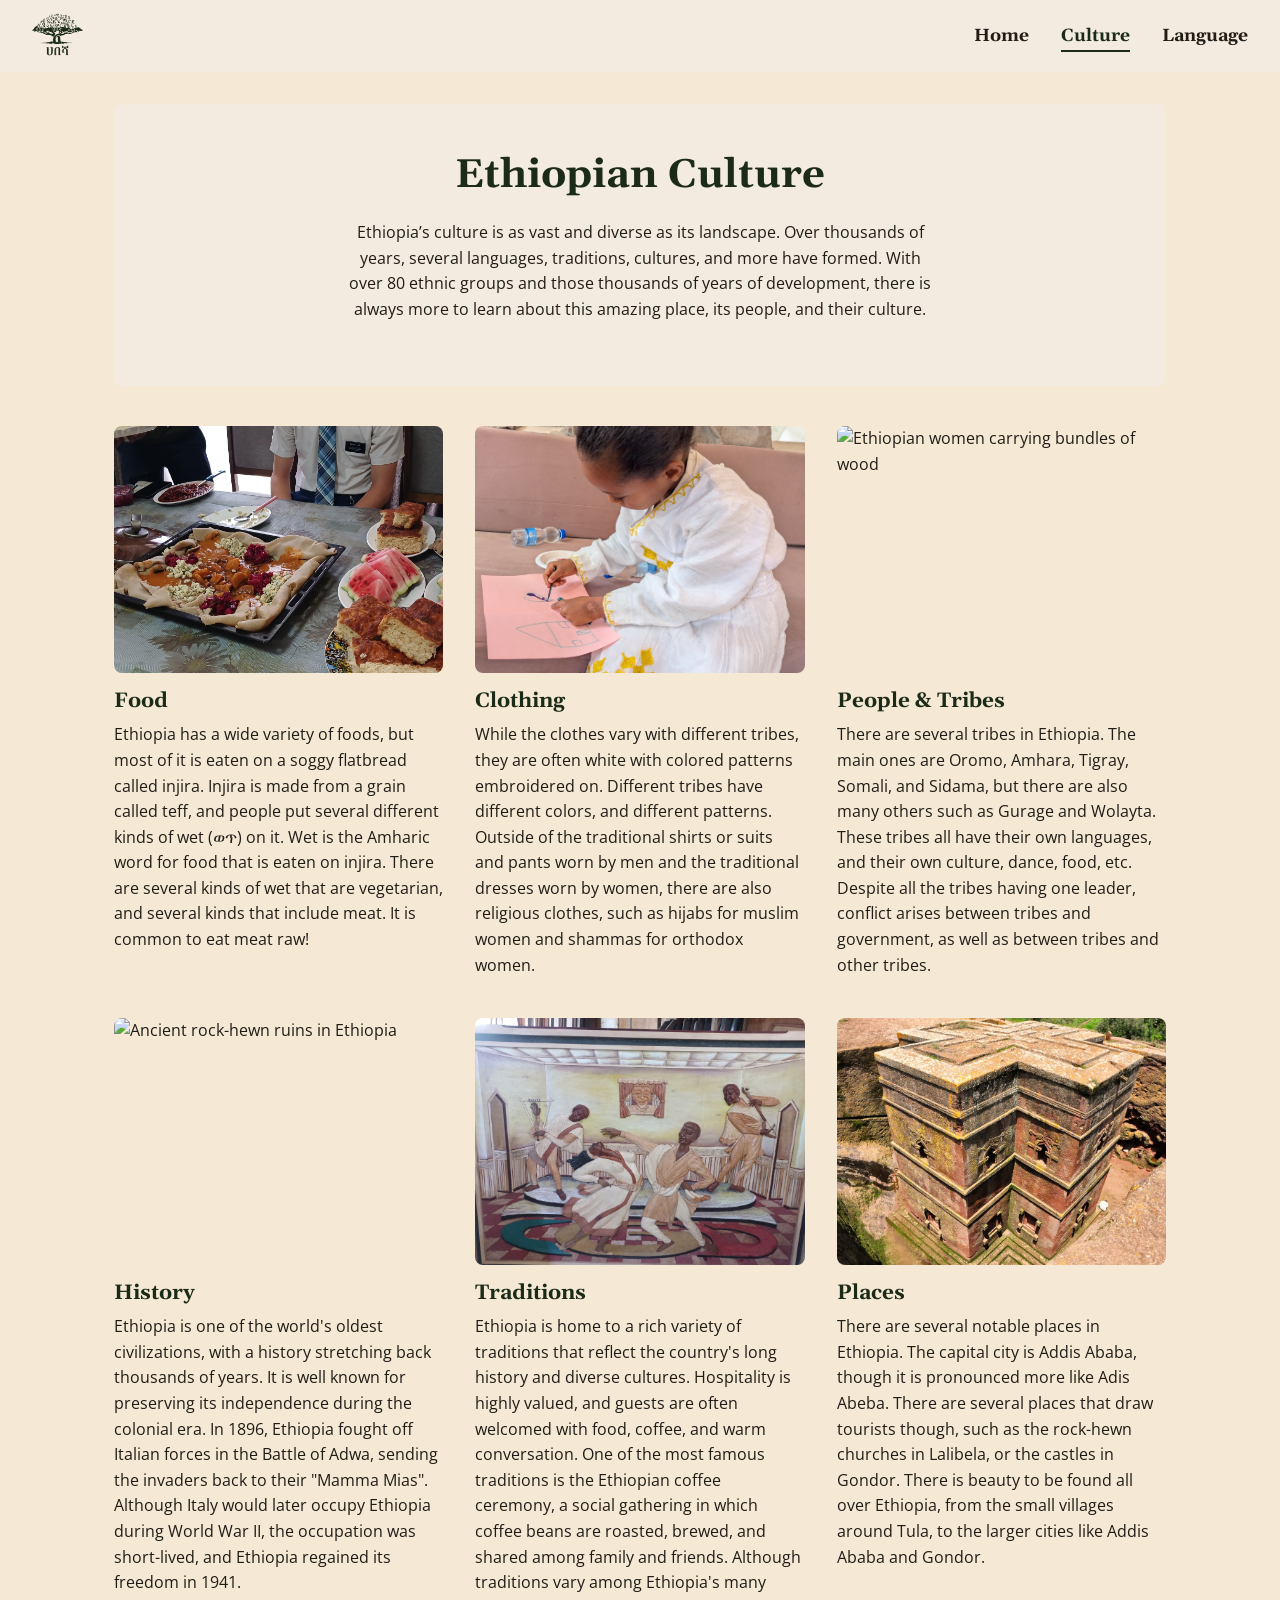
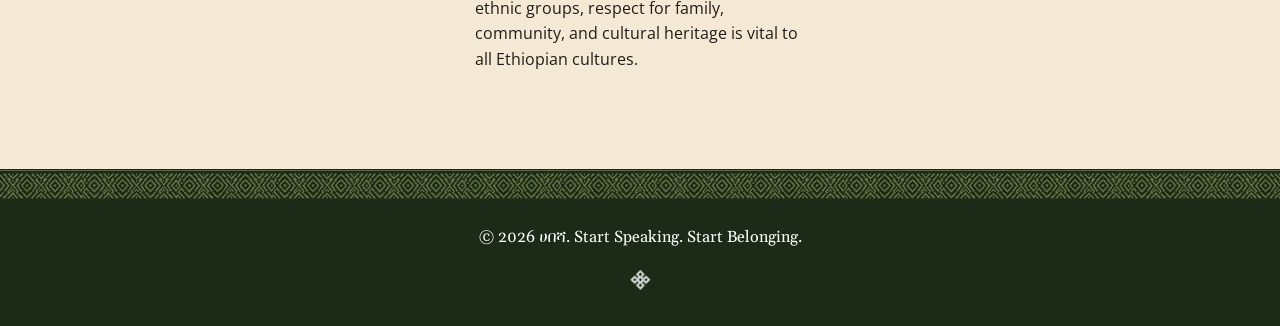
==== page1.html @ 309cac7f "commit" ====
<!-- Culture Page-->

<!DOCTYPE html>
<html lang="en">
<head>
    <meta charset="UTF-8">
    <meta name="viewport" content="width=device-width, initial-scale=1.0">
    <meta name="description" content="Explore Ethiopian culture: food, clothing, tribes, history, traditions, and places.">
    <title>ሀበሻ | Culture</title>
    <link rel="stylesheet" href="styles.css">
</head>
<body>
    <header>
        <nav class="navbar">
            <a href="index.html" class="nav-brand">
                <img src="logo.png" alt="ሀበሻ logo">
            </a>
            <ul class="nav-links">
                <li><a href="index.html">Home</a></li>
                <li><a href="page1.html" aria-current="page">Culture</a></li>
                <li><a href="page2.html">Language</a></li>
            </ul>
        </nav>
    </header>

    <main>
        <div class="page-intro">
            <h1>Ethiopian Culture</h1>
            <p>Ethiopia&rsquo;s culture is as vast and diverse as its landscape. Over thousands of years, several languages, traditions, cultures, and more have formed. With over 80 ethnic groups and those thousands of years of development, there is always more to learn about this amazing place, its people, and their culture.</p>
        </div>
        <div id="culture-grid">
            <div class="culture-block">
                <img src="culture-images/food.jpg" alt="A spread of Ethiopian food on injira flatbread">
                <h3>Food</h3>
                <p>Ethiopia has a wide variety of foods, but most of it is eaten on a soggy flatbread called injira. Injira is made from a grain called teff, and people put several different kinds of wet (ወጥ) on it. Wet is the Amharic word for food that is eaten on injira. There are several kinds of wet that are vegetarian, and several kinds that include meat. It is common to eat meat raw!</p>
            </div>

            <div class="culture-block">
                <img src="culture-images/clothes.jpg" alt="A child wearing traditional embroidered Ethiopian clothing">
                <h3>Clothing</h3>
                <p>While the clothes vary with different tribes, they are often white with colored patterns embroidered on. Different tribes have different colors, and different patterns. Outside of the traditional shirts or suits and pants worn by men and the traditional dresses worn by women, there are also religious clothes, such as hijabs for muslim women and shammas for orthodox women.</p>
            </div>

            <div class="culture-block">
                <img src="culture-images/people.JPG" alt="Ethiopian women carrying bundles of wood">
                <h3>People &amp; Tribes</h3>
                <p>There are several tribes in Ethiopia. The main ones are Oromo, Amhara, Tigray, Somali, and Sidama, but there are also many others such as Gurage and Wolayta. These tribes all have their own languages, and their own culture, dance, food, etc. Despite all the tribes having one leader, conflict arises between tribes and government, as well as between tribes and other tribes.</p>
            </div>

            <div class="culture-block">
                <img src="culture-images/history.JPG" alt="Ancient rock-hewn ruins in Ethiopia">
                <h3>History</h3>
                <p>Ethiopia is one of the world's oldest civilizations, with a history stretching back thousands of years. It is well known for preserving its independence during the colonial era. In 1896, Ethiopia fought off Italian forces in the Battle of Adwa, sending the invaders back to their "Mamma Mias". Although Italy would later occupy Ethiopia during World War II, the occupation was short-lived, and Ethiopia regained its freedom in 1941.</p>
            </div>

            <div class="culture-block">
                <img src="culture-images/tradition.jpg" alt="A traditional Ethiopian wood carving depicting musicians and dancers">
                <h3>Traditions</h3>
                <p>Ethiopia is home to a rich variety of traditions that reflect the country's long history and diverse cultures. Hospitality is highly valued, and guests are often welcomed with food, coffee, and warm conversation. One of the most famous traditions is the Ethiopian coffee ceremony, a social gathering in which coffee beans are roasted, brewed, and shared among family and friends. Although traditions vary among Ethiopia's many ethnic groups, respect for family, community, and cultural heritage is vital to all Ethiopian cultures.</p>
            </div>

            <div class="culture-block">
                <img src="culture-images/places.jpg" alt="The rock-hewn church of Lalibela">
                <h3>Places</h3>
                <p>There are several notable places in Ethiopia. The capital city is Addis Ababa, though it is pronounced more like Adis Abeba. There are several places that draw tourists though, such as the rock-hewn churches in Lalibela, or the castles in Gondor. There is beauty to be found all over Ethiopia, from the small villages around Tula, to the larger cities like Addis Ababa and Gondor.</p>
            </div>
        </div>
    </main>

    <footer>
        <img src="other/green-pattern.jpg" alt="" class="pattern-divider">
        <p>&copy; 2026 ሀበሻ. Start Speaking. Start Belonging.</p>
        <img src="other/cross-icon.png" alt="" class="footer-icon">
    </footer>
</body>
</html>
---- styles.css ----
@import url('https://fonts.googleapis.com/css2?family=Gelasio:ital,wght@0,400;0,700;1,400&family=Open+Sans:ital,wght@0,400;0,600;0,700;1,400&family=Noto+Sans+Ethiopic:wght@400;600;700&display=swap');

/* ---------- Variables ---------- */
:root {
    --color-content-bg: #F3EBDF;
    --color-bg: #F5E9D6;
    --color-green: #1C2B18;
    --color-red: #681B0B;
    --color-gold: #BF7E0B;
    --color-black: #201c16;
    --color-white: #FFFFFF;

    --font-heading: 'Charis SIL', 'Gelasio', Georgia, serif;
    --font-body: 'Open Sans', Arial, sans-serif;
    --font-amharic: 'Abyssinica SIL', 'Noto Sans Ethiopic', 'Nyala', 'Kefa', serif;
}

/* ---------- Reset & base ---------- */
* {
    box-sizing: border-box;
    margin: 0;
    padding: 0;
}

html {
    scroll-behavior: smooth;
}

body {
    background-color: var(--color-bg);
    color: var(--color-black);
    font-family: var(--font-body);
    line-height: 1.6;
}

img {
    max-width: 100%;
    display: block;
}

a {
    color: inherit;
    text-decoration: none;
}

h1, h2, h3, h4 {
    font-family: var(--font-heading);
    line-height: 1.2;
}

.sr-only {
    position: absolute;
    width: 1px;
    height: 1px;
    overflow: hidden;
    clip: rect(0, 0, 0, 0);
    white-space: nowrap;
}

.amharic,
.amharic td,
td.amharic {
    font-family: var(--font-amharic);
}

/* ---------- Header & nav ---------- */
header {
    background-color: var(--color-green);
}

.navbar {
    display: flex;
    align-items: center;
    justify-content: space-between;
    background-color: var(--color-content-bg);
    padding: 0.75rem 2rem;
    flex-wrap: wrap;
    gap: 0.75rem;
}

.nav-brand img {
    height: 3rem;
}

.nav-links {
    display: flex;
    list-style: none;
    gap: 2rem;
}

.nav-links a {
    font-family: var(--font-heading);
    font-weight: 700;
    font-size: 1.1rem;
    color: var(--color-black);
    padding-bottom: 0.2rem;
    border-bottom: 2px solid transparent;
    transition: border-color 0.2s ease, color 0.2s ease, font-size 0.2s ease;
}

.nav-links a:hover,
.nav-links a:focus-visible {
    border-bottom-color: var(--color-green);
    font-size: 1.2rem;
}

.nav-links a[aria-current="page"] {
    color: var(--color-green);
    border-bottom-color: var(--color-green);
}

/* ---------- Hero ---------- */
.hero {
    position: relative;
    min-height: 60vh;
    display: flex;
    align-items: center;
    justify-content: center;
    overflow: hidden;
}

.hero-image {
    position: absolute;
    inset: 0;
    width: 100%;
    height: 100%;
    object-fit: cover;
}

.hero::after {
    content: "";
    position: absolute;
    inset: 0;
    background: linear-gradient(rgba(28, 43, 24, 0.55), rgba(28, 43, 24, 0.75));
}

.hero-content {
    position: relative;
    z-index: 1;
    text-align: center;
    color: var(--color-white);
    padding: 3rem 1rem;
}

.hero-content .amharic {
    font-size: clamp(3rem, 10vw, 6rem);
    font-weight: 700;
}

.hero-content .tagline {
    font-family: var(--font-heading);
    font-style: italic;
    font-size: 1.3rem;
    margin-top: 0.5rem;
}

.hero-icon {
    width: 2.5rem;
    margin: 1.5rem auto 0;
    filter: brightness(0) invert(1);
    opacity: 0.85;
}

/* ---------- Main layout ---------- */
main {
    max-width: 1100px;
    margin: 0 auto;
    padding: 0 1.5rem;
}

.welcome,
.page-intro {
    background-color: var(--color-content-bg);
    text-align: center;
    padding: 3rem 2rem;
    border-radius: 0.5rem;
    margin-top: 2rem;
}

.welcome h1,
.page-intro h1 {
    color: var(--color-green);
    font-size: 2.5rem;
    margin-bottom: 1.25rem;
}

.welcome p,
.page-intro p {
    max-width: 65ch;
    margin: 0 auto 1rem;
}

.pattern-divider {
    width: 100%;
    height: 2.5rem;
    object-fit: cover;
    margin: 2rem 0;
}

/* ---------- Explore cards (home) ---------- */
.explore {
    text-align: center;
    padding: 3rem 0;
}

.explore h2 {
    color: var(--color-green);
    font-size: 2rem;
}

.section-divider {
    width: 1.5rem;
    margin: 0.75rem auto 2.5rem;
}

.cards {
    display: grid;
    grid-template-columns: repeat(auto-fit, minmax(240px, 1fr));
    gap: 2rem;
}

.card {
    background-color: var(--color-content-bg);
    border-radius: 0.75rem;
    padding: 2rem 1.5rem;
    text-align: left;
    box-shadow: 0 2px 6px rgba(28, 43, 24, 0.12);
    transition: transform 0.25s ease, box-shadow 0.25s ease;
}

.card:hover {
    transform: scale(1.04);
    box-shadow: 0 8px 20px rgba(28, 43, 24, 0.2);
}

.card h3 {
    font-size: 1.4rem;
    margin-bottom: 0.75rem;
}

.card p {
    margin-bottom: 1.25rem;
}

#cultcard h3,
#cultcard .card-link {
    color: var(--color-green);
}

#langcard h3,
#langcard .card-link {
    color: var(--color-gold);
}

#habeshacard h3 {
    color: var(--color-red);
}

.card-link {
    font-weight: 700;
    border-bottom: 2px solid transparent;
}

.card-link:hover,
.card-link:focus-visible {
    border-bottom-color: currentColor;
}

/* ---------- Culture grid ---------- */
#culture-grid {
    display: grid;
    grid-template-columns: repeat(3, 1fr);
    gap: 2.5rem 2rem;
    padding: 2.5rem 0 3rem;
}

.culture-block h3 {
    color: var(--color-green);
    font-size: 1.3rem;
    margin: 1rem 0 0.5rem;
}

.culture-block img {
    width: 100%;
    aspect-ratio: 4 / 3;
    object-fit: cover;
    border-radius: 0.5rem;
}

/* ---------- Language page ---------- */
#amharictble {
    text-align: center;
    padding: 3rem 0;
}

#amharictble h2 {
    color: var(--color-green);
    font-size: 2rem;
}

table {
    width: 100%;
    border-collapse: collapse;
    margin-top: 1rem;
    text-align: left;
    background-color: var(--color-content-bg);
    border-radius: 0.5rem;
    overflow: hidden;
}

thead th {
    background-color: var(--color-green);
    color: var(--color-white);
    font-family: var(--font-heading);
    padding: 0.85rem 1.25rem;
}

tbody td {
    padding: 0.75rem 1.25rem;
    border-bottom: 1px solid var(--color-bg);
}

tbody tr:nth-child(even) {
    background-color: var(--color-bg);
}

.page-outro {
    max-width: 70ch;
    margin: 0 auto;
    padding-bottom: 3rem;
}

.page-outro a {
    color: var(--color-gold);
    font-weight: 700;
    border-bottom: 2px solid var(--color-gold);
}

.page-outro a:hover,
.page-outro a:focus-visible {
    color: var(--color-red);
    border-bottom-color: var(--color-red);
}

/* ---------- Footer ---------- */
footer {
    background-color: var(--color-green);
    color: var(--color-white);
    text-align: center;
    margin-top: 3rem;
    padding-bottom: 2rem;
}

footer .pattern-divider {
    margin: 0 0 1.5rem;
    height: 2rem;
}

footer p {
    font-family: var(--font-heading);
}

.footer-icon {
    width: 1.75rem;
    margin: 1rem auto 0;
    filter: brightness(0) invert(1);
    opacity: 0.8;
}

/* ---------- Responsive ---------- */
@media (max-width: 720px) {
    .navbar {
        justify-content: center;
        text-align: center;
    }

    .nav-links {
        gap: 1.25rem;
    }

    #culture-grid {
        grid-template-columns: 1fr;
    }

    table, thead, tbody, th, td, tr {
        display: block;
    }

    thead {
        display: none;
    }

    tbody tr {
        margin-bottom: 1rem;
        border-radius: 0.5rem;
        overflow: hidden;
    }

    tbody td {
        display: flex;
        justify-content: space-between;
        gap: 1rem;
    }

    tbody td::before {
        content: attr(data-label);
        font-weight: 700;
        color: var(--color-green);
    }
}
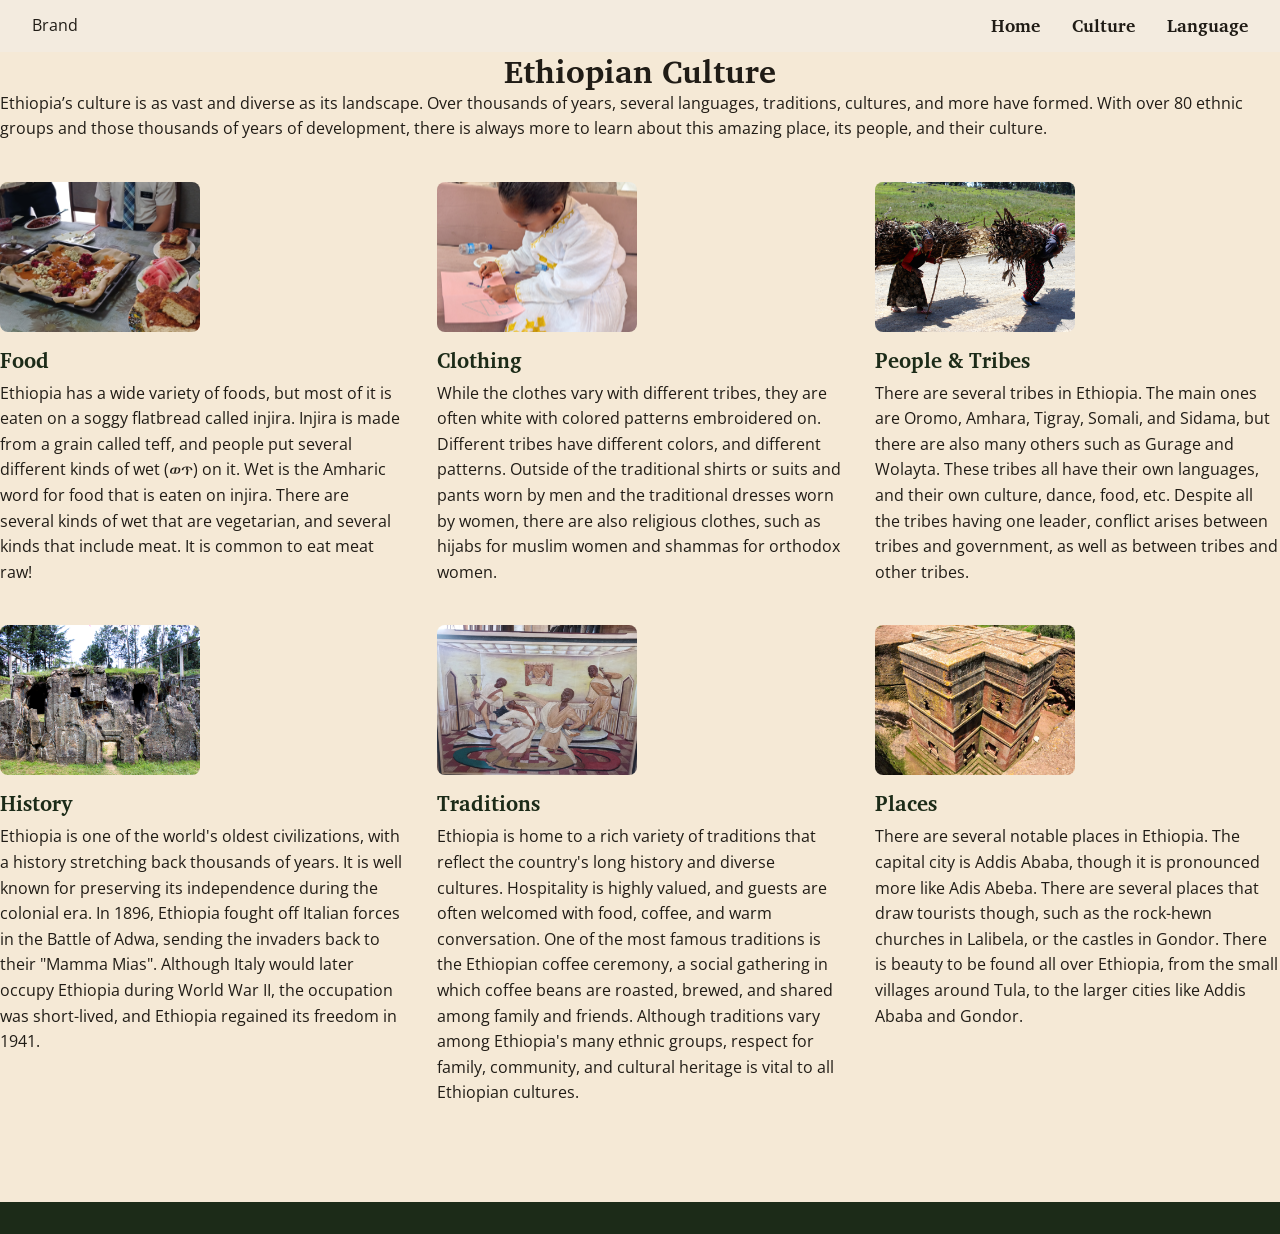
==== commit 3db8bec1: "fonts" ====
--- a/page1.html
+++ b/page1.html
@@ -4,73 +4,124 @@
 <html lang="en">
 <head>
     <meta charset="UTF-8">
+
     <meta name="viewport" content="width=device-width, initial-scale=1.0">
-    <meta name="description" content="Explore Ethiopian culture: food, clothing, tribes, history, traditions, and places.">
-    <title>ሀበሻ | Culture</title>
+
+    <link rel="preconnect" href="https://fonts.googleapis.com">
+    <link rel="preconnect" href="https://fonts.gstatic.com" crossorigin>
+
+    <link href="https://fonts.googleapis.com/css2?family=Charis+SIL:ital,wght@0,400;0,700;1,400;1,700&family=Open+Sans:wght@400;700&display=swap" rel="stylesheet">
+
     <link rel="stylesheet" href="styles.css">
+
+    <title>Document</title>
 </head>
-<body>
-    <header>
-        <nav class="navbar">
-            <a href="index.html" class="nav-brand">
-                <img src="logo.png" alt="ሀበሻ logo">
-            </a>
-            <ul class="nav-links">
-                <li><a href="index.html">Home</a></li>
-                <li><a href="page1.html" aria-current="page">Culture</a></li>
-                <li><a href="page2.html">Language</a></li>
-            </ul>
+<style>
+    
+body {
+    font-family: "Open Sans", sans-serif;
+}
+
+/* Headings */
+h1,h3{
+    font-family: "Charis SIL", serif;
+}
+
+#culture-grid{
+display: grid;
+grid-template-columns: 1fr 1fr 1fr;
+}
+.culture-block{
+    display: flex;
+    flex-direction: column;
+}
+.culture-block img{
+    width: 200px;
+    height: auto;
+}
+#culture-page h1{
+    text-align: center;
+}
+
+</style>
+
+<body id="culture-page">
+<header>
+    <nav class="navbar">
+        <div class="nav-brand">
+            <a href="index.html">Brand</a>
+        </div>
+        <ul class="nav-links">
+            <li><a href="index.html">Home</a></li>
+            <li><a href="page1.html">Culture</a></li>
+            <li><a href="page2.html">Language</a></li>
+        </ul>
         </nav>
+
+    
+        
     </header>
-
-    <main>
-        <div class="page-intro">
-            <h1>Ethiopian Culture</h1>
-            <p>Ethiopia&rsquo;s culture is as vast and diverse as its landscape. Over thousands of years, several languages, traditions, cultures, and more have formed. With over 80 ethnic groups and those thousands of years of development, there is always more to learn about this amazing place, its people, and their culture.</p>
-        </div>
+    
+        <h1>Ethiopian Culture</h1>
+        <p>Ethiopia’s culture is as vast and diverse as its landscape. Over thousands of years, several languages, traditions, cultures, and more have formed. With over 80 ethnic groups and those thousands of years of development, there is always more to learn about this amazing place, its people, and their culture. </p>
         <div id="culture-grid">
             <div class="culture-block">
-                <img src="culture-images/food.jpg" alt="A spread of Ethiopian food on injira flatbread">
+                <a href="culture-images/food.jpg">
+                    <img src="culture-images/food.webp"  alt="Photo of an Ethiopian meal">
+                </a>
                 <h3>Food</h3>
                 <p>Ethiopia has a wide variety of foods, but most of it is eaten on a soggy flatbread called injira. Injira is made from a grain called teff, and people put several different kinds of wet (ወጥ) on it. Wet is the Amharic word for food that is eaten on injira. There are several kinds of wet that are vegetarian, and several kinds that include meat. It is common to eat meat raw!</p>
             </div>
 
             <div class="culture-block">
-                <img src="culture-images/clothes.jpg" alt="A child wearing traditional embroidered Ethiopian clothing">
+                <a href="culture-images/clothes.jpg" >
+                    <img src="culture-images/clothes.webp" alt="">
+                </a>
                 <h3>Clothing</h3>
                 <p>While the clothes vary with different tribes, they are often white with colored patterns embroidered on. Different tribes have different colors, and different patterns. Outside of the traditional shirts or suits and pants worn by men and the traditional dresses worn by women, there are also religious clothes, such as hijabs for muslim women and shammas for orthodox women.</p>
             </div>
-
+            
             <div class="culture-block">
-                <img src="culture-images/people.JPG" alt="Ethiopian women carrying bundles of wood">
-                <h3>People &amp; Tribes</h3>
+                <a href="culture-images/people.JPG">
+                    <img src="culture-images/people.webp">
+                </a>
+                <h3>People & Tribes</h3>
                 <p>There are several tribes in Ethiopia. The main ones are Oromo, Amhara, Tigray, Somali, and Sidama, but there are also many others such as Gurage and Wolayta. These tribes all have their own languages, and their own culture, dance, food, etc. Despite all the tribes having one leader, conflict arises between tribes and government, as well as between tribes and other tribes.</p>
             </div>
-
+            
             <div class="culture-block">
-                <img src="culture-images/history.JPG" alt="Ancient rock-hewn ruins in Ethiopia">
+                <a href="culture-images/history.JPG">
+                    <img src="culture-images/history.webp">
+                </a>
                 <h3>History</h3>
-                <p>Ethiopia is one of the world's oldest civilizations, with a history stretching back thousands of years. It is well known for preserving its independence during the colonial era. In 1896, Ethiopia fought off Italian forces in the Battle of Adwa, sending the invaders back to their "Mamma Mias". Although Italy would later occupy Ethiopia during World War II, the occupation was short-lived, and Ethiopia regained its freedom in 1941.</p>
+                <p>
+                Ethiopia is one of the world's oldest civilizations, with a history stretching back thousands of years.
+                 It is well known for preserving its independence during the colonial era. In 1896, Ethiopia fought off 
+                 Italian forces in the Battle of Adwa, sending the invaders back to their "Mamma Mias". Although Italy would
+                  later occupy Ethiopia during World War II, the occupation was short-lived, and Ethiopia regained its freedom in 1941. 
+                </p>
             </div>
-
+            
             <div class="culture-block">
-                <img src="culture-images/tradition.jpg" alt="A traditional Ethiopian wood carving depicting musicians and dancers">
+                <a href="culture-images/tradition.jpg">
+                    <img src="culture-images/tradition.webp">
+                </a>
                 <h3>Traditions</h3>
-                <p>Ethiopia is home to a rich variety of traditions that reflect the country's long history and diverse cultures. Hospitality is highly valued, and guests are often welcomed with food, coffee, and warm conversation. One of the most famous traditions is the Ethiopian coffee ceremony, a social gathering in which coffee beans are roasted, brewed, and shared among family and friends. Although traditions vary among Ethiopia's many ethnic groups, respect for family, community, and cultural heritage is vital to all Ethiopian cultures.</p>
+                <p>Ethiopia is home to a rich variety of traditions that reflect the country's long history and diverse cultures. Hospitality is highly valued, and guests are often welcomed with food, coffee, and warm conversation. One of the most famous traditions is the Ethiopian coffee ceremony, a social gathering in which coffee beans are roasted, brewed, and shared among family and friends. Although traditions vary among Ethiopia's many ethnic groups, respect for family, community, and cultural heritage is vital to all Ethiopian cultures. </p>
             </div>
-
+            
             <div class="culture-block">
-                <img src="culture-images/places.jpg" alt="The rock-hewn church of Lalibela">
+                <a href="culture-images/places.jpg">
+                    <img src="culture-images/places.webp" >
+                </a>
                 <h3>Places</h3>
-                <p>There are several notable places in Ethiopia. The capital city is Addis Ababa, though it is pronounced more like Adis Abeba. There are several places that draw tourists though, such as the rock-hewn churches in Lalibela, or the castles in Gondor. There is beauty to be found all over Ethiopia, from the small villages around Tula, to the larger cities like Addis Ababa and Gondor.</p>
+                <p>There are several notable places in Ethiopia. The capital city is Addis Ababa, though it is pronounced more like Adis Abeba. There are several places that draw tourists though, such as the rock-hewn churches in Lalibela, or the castles in Gondor. There is beauty to be found all over Ethiopia, from the small villages around Tula, to the larger cities like Addis Ababa and Gondor. </p>
             </div>
         </div>
-    </main>
+        
+        <footer>
+            
+        </footer>
 
-    <footer>
-        <img src="other/green-pattern.jpg" alt="" class="pattern-divider">
-        <p>&copy; 2026 ሀበሻ. Start Speaking. Start Belonging.</p>
-        <img src="other/cross-icon.png" alt="" class="footer-icon">
-    </footer>
-</body>
-</html>
+    </body>
+</html>
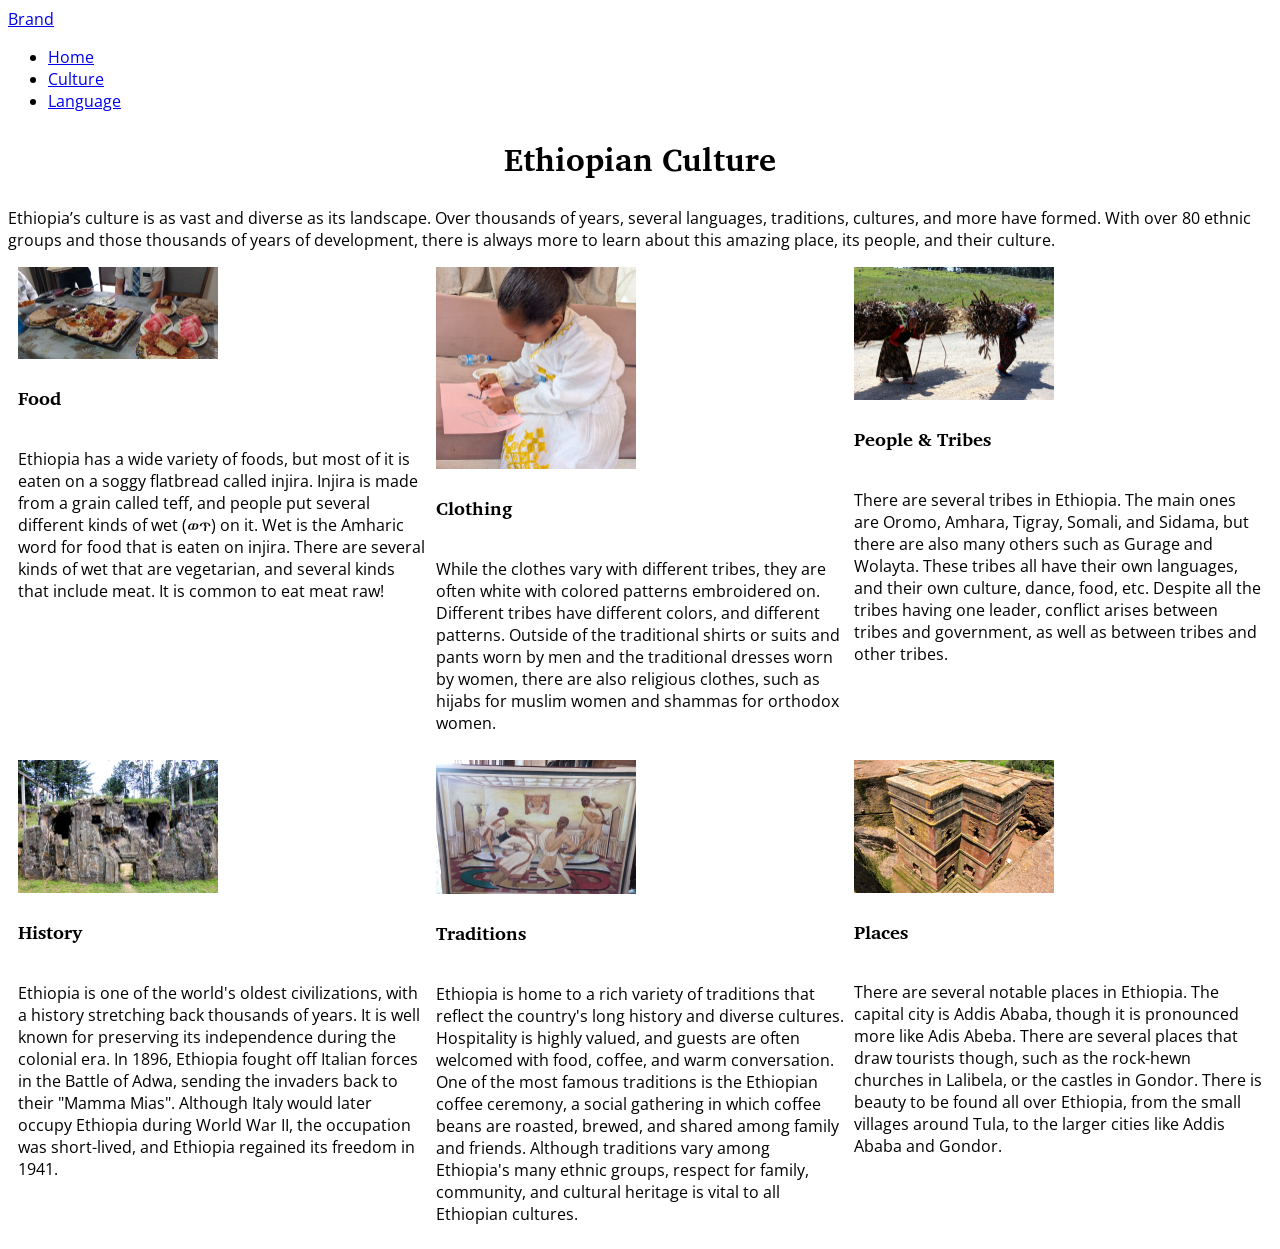
==== commit d20119b9: "css changes" ====
--- a/page1.html
+++ b/page1.html
@@ -12,7 +12,6 @@
 
     <link href="https://fonts.googleapis.com/css2?family=Charis+SIL:ital,wght@0,400;0,700;1,400;1,700&family=Open+Sans:wght@400;700&display=swap" rel="stylesheet">
 
-    <link rel="stylesheet" href="styles.css">
 
     <title>Document</title>
 </head>
@@ -28,8 +27,11 @@
 }
 
 #culture-grid{
-display: grid;
-grid-template-columns: 1fr 1fr 1fr;
+    display: grid;
+    margin-left: 10px;
+    margin-right: 10px;
+    grid-template-columns: 1fr 1fr 1fr;
+    gap: 10px;
 }
 .culture-block{
     display: flex;
@@ -57,10 +59,7 @@
             <li><a href="page2.html">Language</a></li>
         </ul>
         </nav>
-
-    
-        
-    </header>
+</header>
     
         <h1>Ethiopian Culture</h1>
         <p>Ethiopia’s culture is as vast and diverse as its landscape. Over thousands of years, several languages, traditions, cultures, and more have formed. With over 80 ethnic groups and those thousands of years of development, there is always more to learn about this amazing place, its people, and their culture. </p>
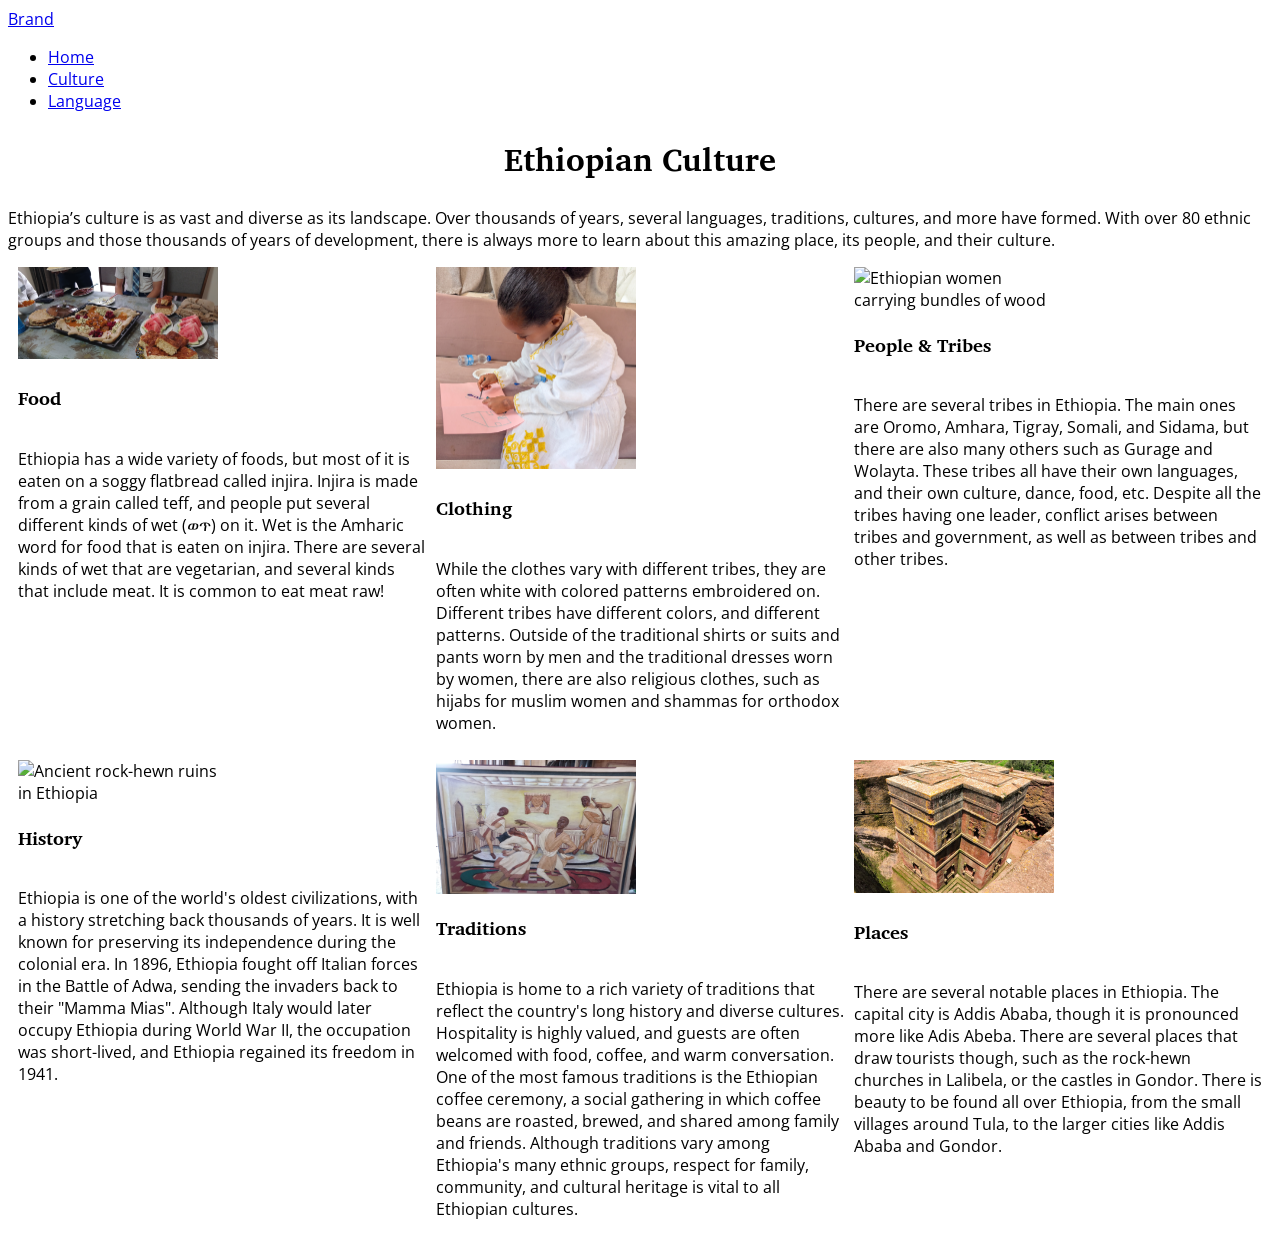
==== commit 02bfd1c3: "Merge branch 'main' of https://github.com/Daboigenius342/wdd130-Lee" ====
--- a/page1.html
+++ b/page1.html
@@ -79,42 +79,31 @@
                 <h3>Clothing</h3>
                 <p>While the clothes vary with different tribes, they are often white with colored patterns embroidered on. Different tribes have different colors, and different patterns. Outside of the traditional shirts or suits and pants worn by men and the traditional dresses worn by women, there are also religious clothes, such as hijabs for muslim women and shammas for orthodox women.</p>
             </div>
-            
+
             <div class="culture-block">
-                <a href="culture-images/people.JPG">
-                    <img src="culture-images/people.webp">
-                </a>
-                <h3>People & Tribes</h3>
+                <img src="culture-images/people.JPG" alt="Ethiopian women carrying bundles of wood">
+                <h3>People &amp; Tribes</h3>
                 <p>There are several tribes in Ethiopia. The main ones are Oromo, Amhara, Tigray, Somali, and Sidama, but there are also many others such as Gurage and Wolayta. These tribes all have their own languages, and their own culture, dance, food, etc. Despite all the tribes having one leader, conflict arises between tribes and government, as well as between tribes and other tribes.</p>
             </div>
-            
+
             <div class="culture-block">
-                <a href="culture-images/history.JPG">
-                    <img src="culture-images/history.webp">
-                </a>
+                <img src="culture-images/history.JPG" alt="Ancient rock-hewn ruins in Ethiopia">
                 <h3>History</h3>
-                <p>
-                Ethiopia is one of the world's oldest civilizations, with a history stretching back thousands of years.
-                 It is well known for preserving its independence during the colonial era. In 1896, Ethiopia fought off 
-                 Italian forces in the Battle of Adwa, sending the invaders back to their "Mamma Mias". Although Italy would
-                  later occupy Ethiopia during World War II, the occupation was short-lived, and Ethiopia regained its freedom in 1941. 
-                </p>
+                <p>Ethiopia is one of the world's oldest civilizations, with a history stretching back thousands of years. It is well known for preserving its independence during the colonial era. In 1896, Ethiopia fought off Italian forces in the Battle of Adwa, sending the invaders back to their "Mamma Mias". Although Italy would later occupy Ethiopia during World War II, the occupation was short-lived, and Ethiopia regained its freedom in 1941.</p>
             </div>
-            
+
             <div class="culture-block">
-                <a href="culture-images/tradition.jpg">
-                    <img src="culture-images/tradition.webp">
-                </a>
+                <img src="culture-images/tradition.jpg" alt="A traditional Ethiopian wood carving depicting musicians and dancers">
                 <h3>Traditions</h3>
-                <p>Ethiopia is home to a rich variety of traditions that reflect the country's long history and diverse cultures. Hospitality is highly valued, and guests are often welcomed with food, coffee, and warm conversation. One of the most famous traditions is the Ethiopian coffee ceremony, a social gathering in which coffee beans are roasted, brewed, and shared among family and friends. Although traditions vary among Ethiopia's many ethnic groups, respect for family, community, and cultural heritage is vital to all Ethiopian cultures. </p>
+                <p>Ethiopia is home to a rich variety of traditions that reflect the country's long history and diverse cultures. Hospitality is highly valued, and guests are often welcomed with food, coffee, and warm conversation. One of the most famous traditions is the Ethiopian coffee ceremony, a social gathering in which coffee beans are roasted, brewed, and shared among family and friends. Although traditions vary among Ethiopia's many ethnic groups, respect for family, community, and cultural heritage is vital to all Ethiopian cultures.</p>
             </div>
-            
+
             <div class="culture-block">
                 <a href="culture-images/places.jpg">
                     <img src="culture-images/places.webp" >
                 </a>
                 <h3>Places</h3>
-                <p>There are several notable places in Ethiopia. The capital city is Addis Ababa, though it is pronounced more like Adis Abeba. There are several places that draw tourists though, such as the rock-hewn churches in Lalibela, or the castles in Gondor. There is beauty to be found all over Ethiopia, from the small villages around Tula, to the larger cities like Addis Ababa and Gondor. </p>
+                <p>There are several notable places in Ethiopia. The capital city is Addis Ababa, though it is pronounced more like Adis Abeba. There are several places that draw tourists though, such as the rock-hewn churches in Lalibela, or the castles in Gondor. There is beauty to be found all over Ethiopia, from the small villages around Tula, to the larger cities like Addis Ababa and Gondor.</p>
             </div>
         </div>
         
@@ -123,4 +112,4 @@
         </footer>
 
     </body>
-</html>+</html>
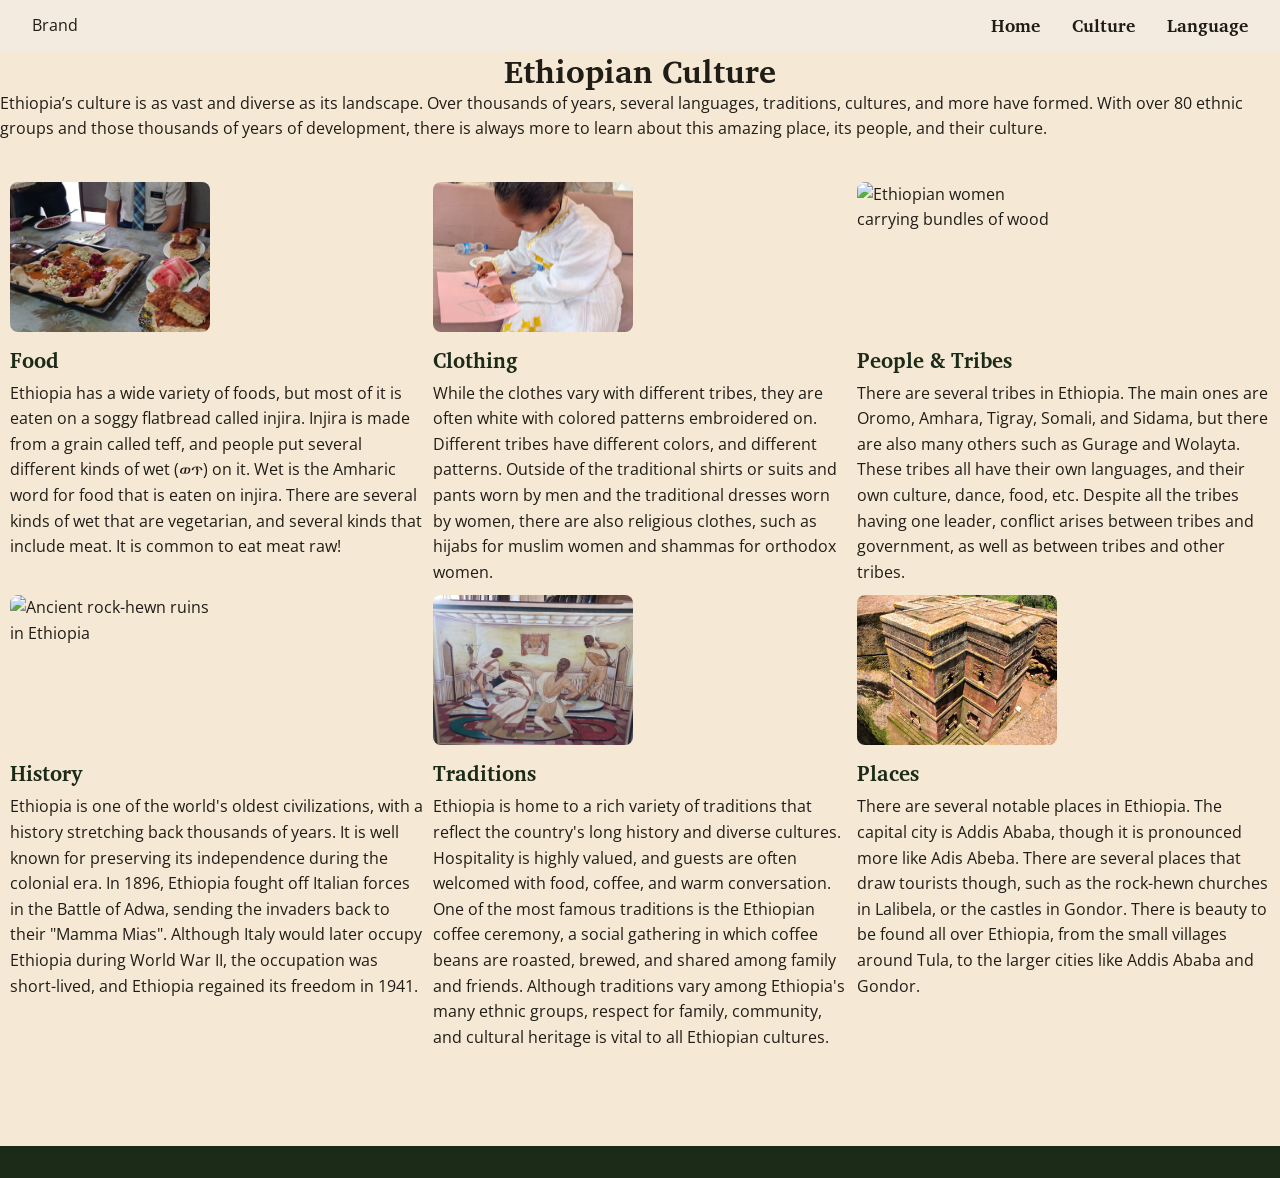
==== commit 23ed55e1: "commit" ====
--- a/page1.html
+++ b/page1.html
@@ -11,7 +11,7 @@
     <link rel="preconnect" href="https://fonts.gstatic.com" crossorigin>
 
     <link href="https://fonts.googleapis.com/css2?family=Charis+SIL:ital,wght@0,400;0,700;1,400;1,700&family=Open+Sans:wght@400;700&display=swap" rel="stylesheet">
-
+    <link rel="stylesheet" href="styles.css">   
 
     <title>Document</title>
 </head>
--- a/styles.css
+++ b/styles.css
@@ -0,0 +1,409 @@
+@import url('https://fonts.googleapis.com/css2?family=Gelasio:ital,wght@0,400;0,700;1,400&family=Open+Sans:ital,wght@0,400;0,600;0,700;1,400&family=Noto+Sans+Ethiopic:wght@400;600;700&display=swap');
+
+
+:root {
+    --color-content-bg: #F3EBDF;
+    --color-bg: #F5E9D6;
+    --color-green: #1C2B18;
+    --color-red: #681B0B;
+    --color-gold: #BF7E0B;
+    --color-black: #201c16;
+    --color-white: #FFFFFF;
+
+    --font-heading: 'Charis SIL', 'Gelasio', Georgia, serif;
+    --font-body: 'Open Sans', Arial, sans-serif;
+    --font-amharic: 'Abyssinica SIL', 'Noto Sans Ethiopic', 'Nyala', 'Kefa', serif;
+}
+
+
+* {
+    box-sizing: border-box;
+    margin: 0;
+    padding: 0;
+}
+
+html {
+    scroll-behavior: smooth;
+}
+
+body {
+    background-color: var(--color-bg);
+    color: var(--color-black);
+    font-family: var(--font-body);
+    line-height: 1.6;
+}
+
+img {
+    max-width: 100%;
+    display: block;
+}
+
+a {
+    color: inherit;
+    text-decoration: none;
+}
+
+h1, h2, h3, h4 {
+    font-family: var(--font-heading);
+    line-height: 1.2;
+}
+
+.sr-only {
+    position: absolute;
+    width: 1px;
+    height: 1px;
+    overflow: hidden;
+    clip: rect(0, 0, 0, 0);
+    white-space: nowrap;
+}
+
+.amharic,
+.amharic td,
+td.amharic {
+    font-family: var(--font-amharic);
+}
+
+
+header {
+    background-color: var(--color-green);
+}
+
+.navbar {
+    display: flex;
+    align-items: center;
+    justify-content: space-between;
+    background-color: var(--color-content-bg);
+    padding: 0.75rem 2rem;
+    flex-wrap: wrap;
+    gap: 0.75rem;
+}
+
+.nav-brand img {
+    height: 3rem;
+}
+
+.nav-links {
+    display: flex;
+    list-style: none;
+    gap: 2rem;
+}
+
+.nav-links a {
+    font-family: var(--font-heading);
+    font-weight: 700;
+    font-size: 1.1rem;
+    color: var(--color-black);
+    padding-bottom: 0.2rem;
+    border-bottom: 2px solid transparent;
+    transition: border-color 0.2s ease, color 0.2s ease, font-size 0.2s ease;
+}
+
+.nav-links a:hover,
+.nav-links a:focus-visible {
+    border-bottom-color: var(--color-green);
+    font-size: 1.2rem;
+}
+
+.nav-links a[aria-current="page"] {
+    color: var(--color-green);
+    border-bottom-color: var(--color-green);
+}
+
+
+.hero {
+    position: relative;
+    min-height: 60vh;
+    display: flex;
+    align-items: center;
+    justify-content: center;
+    overflow: hidden;
+}
+
+.hero-image {
+    position: absolute;
+    inset: 0;
+    width: 100%;
+    height: 100%;
+    object-fit: cover;
+}
+
+.hero::after {
+    content: "";
+    position: absolute;
+    inset: 0;
+    background: linear-gradient(rgba(28, 43, 24, 0.55), rgba(28, 43, 24, 0.75));
+}
+
+.hero-content {
+    position: relative;
+    z-index: 1;
+    text-align: center;
+    color: var(--color-white);
+    padding: 3rem 1rem;
+}
+
+.hero-content .amharic {
+    font-size: clamp(3rem, 10vw, 6rem);
+    font-weight: 700;
+}
+
+.hero-content .tagline {
+    font-family: var(--font-heading);
+    font-style: italic;
+    font-size: 1.3rem;
+    margin-top: 0.5rem;
+}
+
+.hero-icon {
+    width: 2.5rem;
+    margin: 1.5rem auto 0;
+    filter: brightness(0) invert(1);
+    opacity: 0.85;
+}
+
+
+main {
+    max-width: 1100px;
+    margin: 0 auto;
+    padding: 0 1.5rem;
+}
+
+.welcome,
+.page-intro {
+    background-color: var(--color-content-bg);
+    text-align: center;
+    padding: 3rem 2rem;
+    border-radius: 0.5rem;
+    margin-top: 2rem;
+}
+
+.welcome h1,
+.page-intro h1 {
+    color: var(--color-green);
+    font-size: 2.5rem;
+    margin-bottom: 1.25rem;
+}
+
+.welcome p,
+.page-intro p {
+    max-width: 65ch;
+    margin: 0 auto 1rem;
+}
+
+.pattern-divider {
+    width: 100%;
+    height: 2.5rem;
+    object-fit: cover;
+    margin: 2rem 0;
+}
+
+
+.explore {
+    text-align: center;
+    padding: 3rem 0;
+}
+
+.explore h2 {
+    color: var(--color-green);
+    font-size: 2rem;
+}
+
+.section-divider {
+    width: 1.5rem;
+    margin: 0.75rem auto 2.5rem;
+}
+
+.cards {
+    display: grid;
+    grid-template-columns: repeat(auto-fit, minmax(240px, 1fr));
+    gap: 2rem;
+}
+
+.card {
+    background-color: var(--color-content-bg);
+    border-radius: 0.75rem;
+    padding: 2rem 1.5rem;
+    text-align: left;
+    box-shadow: 0 2px 6px rgba(28, 43, 24, 0.12);
+    transition: transform 0.25s ease, box-shadow 0.25s ease;
+}
+
+.card:hover {
+    transform: scale(1.04);
+    box-shadow: 0 8px 20px rgba(28, 43, 24, 0.2);
+}
+
+.card h3 {
+    font-size: 1.4rem;
+    margin-bottom: 0.75rem;
+}
+
+.card p {
+    margin-bottom: 1.25rem;
+}
+
+#cultcard h3,
+#cultcard .card-link {
+    color: var(--color-green);
+}
+
+#langcard h3,
+#langcard .card-link {
+    color: var(--color-gold);
+}
+
+#habeshacard h3 {
+    color: var(--color-red);
+}
+
+.card-link {
+    font-weight: 700;
+    border-bottom: 2px solid transparent;
+}
+
+.card-link:hover,
+.card-link:focus-visible {
+    border-bottom-color: currentColor;
+}
+
+
+#culture-grid {
+    display: grid;
+    grid-template-columns: repeat(3, 1fr);
+    gap: 2.5rem 2rem;
+    padding: 2.5rem 0 3rem;
+}
+
+.culture-block h3 {
+    color: var(--color-green);
+    font-size: 1.3rem;
+    margin: 1rem 0 0.5rem;
+}
+
+.culture-block img {
+    width: 100%;
+    aspect-ratio: 4 / 3;
+    object-fit: cover;
+    border-radius: 0.5rem;
+}
+
+#amharictble {
+    text-align: center;
+    padding: 3rem 0;
+}
+
+#amharictble h2 {
+    color: var(--color-green);
+    font-size: 2rem;
+}
+
+table {
+    width: 100%;
+    border-collapse: collapse;
+    margin-top: 1rem;
+    text-align: left;
+    background-color: var(--color-content-bg);
+    border-radius: 0.5rem;
+    overflow: hidden;
+}
+
+thead th {
+    background-color: var(--color-green);
+    color: var(--color-white);
+    font-family: var(--font-heading);
+    padding: 0.85rem 1.25rem;
+}
+
+tbody td {
+    padding: 0.75rem 1.25rem;
+    border-bottom: 1px solid var(--color-bg);
+}
+
+tbody tr:nth-child(even) {
+    background-color: var(--color-bg);
+}
+
+.page-outro {
+    max-width: 70ch;
+    margin: 0 auto;
+    padding-bottom: 3rem;
+}
+
+.page-outro a {
+    color: var(--color-gold);
+    font-weight: 700;
+    border-bottom: 2px solid var(--color-gold);
+}
+
+.page-outro a:hover,
+.page-outro a:focus-visible {
+    color: var(--color-red);
+    border-bottom-color: var(--color-red);
+}
+
+
+footer {
+    background-color: var(--color-green);
+    color: var(--color-white);
+    text-align: center;
+    margin-top: 3rem;
+    padding-bottom: 2rem;
+}
+
+footer .pattern-divider {
+    margin: 0 0 1.5rem;
+    height: 2rem;
+}
+
+footer p {
+    font-family: var(--font-heading);
+}
+
+.footer-icon {
+    width: 1.75rem;
+    margin: 1rem auto 0;
+    filter: brightness(0) invert(1);
+    opacity: 0.8;
+}
+
+
+@media (max-width: 720px) {
+    .navbar {
+        justify-content: center;
+        text-align: center;
+    }
+
+    .nav-links {
+        gap: 1.25rem;
+    }
+
+    #culture-grid {
+        grid-template-columns: 1fr;
+    }
+
+    table, thead, tbody, th, td, tr {
+        display: block;
+    }
+
+    thead {
+        display: none;
+    }
+
+    tbody tr {
+        margin-bottom: 1rem;
+        border-radius: 0.5rem;
+        overflow: hidden;
+    }
+
+    tbody td {
+        display: flex;
+        justify-content: space-between;
+        gap: 1rem;
+    }
+
+    tbody td::before {
+        content: attr(data-label);
+        font-weight: 700;
+        color: var(--color-green);
+    }
+}
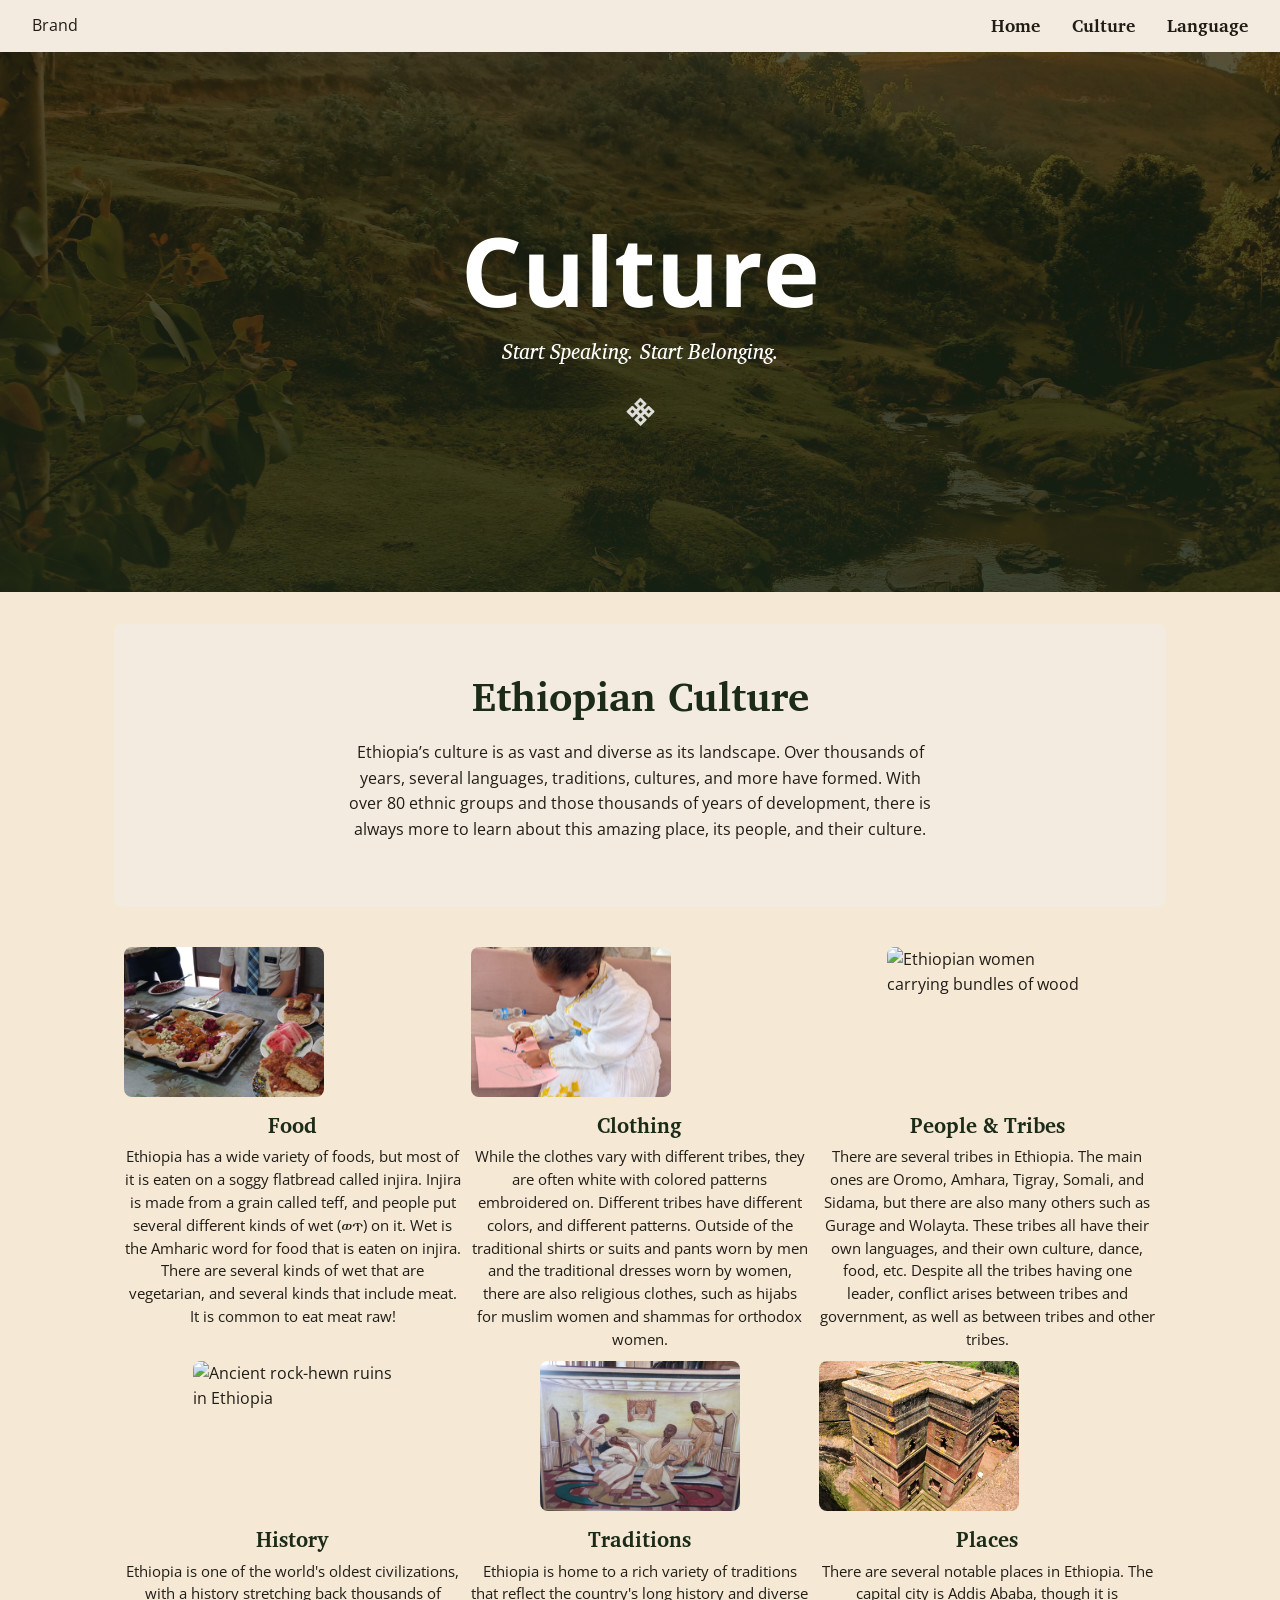
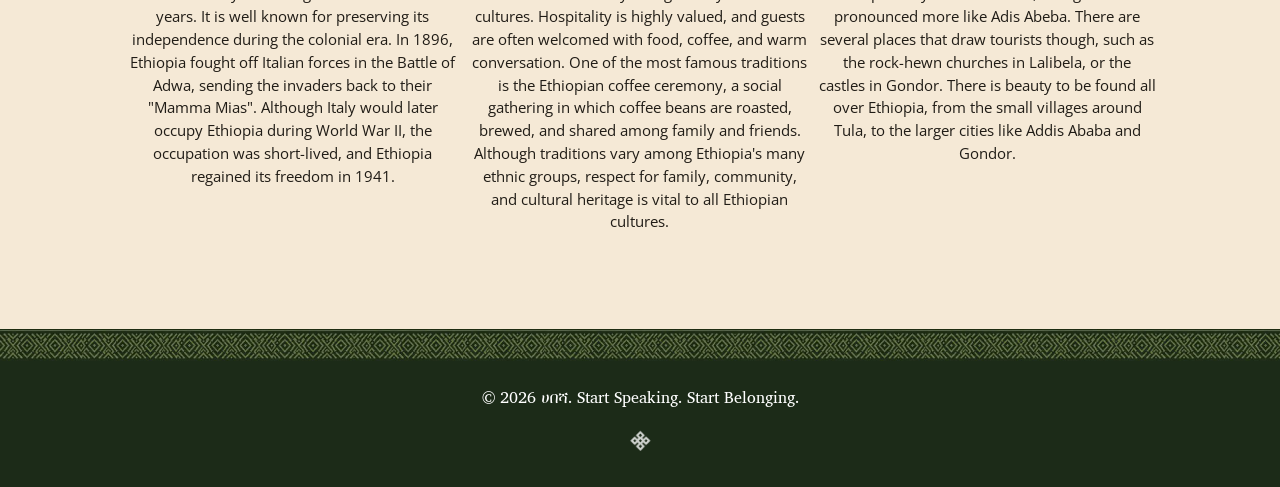
==== commit f780df78: "commit" ====
--- a/page1.html
+++ b/page1.html
@@ -61,8 +61,20 @@
         </nav>
 </header>
     
-        <h1>Ethiopian Culture</h1>
+
+ <section class="hero">
+            <img src="hero-imgs/1.jpg" alt="Ethiopian countryside at sunset" class="hero-image">
+            <div class="hero-content">
+                <h1 class="amharic">Culture</h1>
+                <p class="tagline">Start Speaking. Start Belonging.</p>
+                <img src="other/cross-icon.png" alt="" class="hero-icon">
+            </div>
+        </section>
+    <main>
+        <div class="page-intro">
+        <h1> Ethiopian Culture </h1>
         <p>Ethiopia’s culture is as vast and diverse as its landscape. Over thousands of years, several languages, traditions, cultures, and more have formed. With over 80 ethnic groups and those thousands of years of development, there is always more to learn about this amazing place, its people, and their culture. </p>
+        </div>
         <div id="culture-grid">
             <div class="culture-block">
                 <a href="culture-images/food.jpg">
@@ -77,7 +89,7 @@
                     <img src="culture-images/clothes.webp" alt="">
                 </a>
                 <h3>Clothing</h3>
-                <p>While the clothes vary with different tribes, they are often white with colored patterns embroidered on. Different tribes have different colors, and different patterns. Outside of the traditional shirts or suits and pants worn by men and the traditional dresses worn by women, there are also religious clothes, such as hijabs for muslim women and shammas for orthodox women.</p>
+                <p >While the clothes vary with different tribes, they are often white with colored patterns embroidered on. Different tribes have different colors, and different patterns. Outside of the traditional shirts or suits and pants worn by men and the traditional dresses worn by women, there are also religious clothes, such as hijabs for muslim women and shammas for orthodox women.</p>
             </div>
 
             <div class="culture-block">
@@ -106,10 +118,14 @@
                 <p>There are several notable places in Ethiopia. The capital city is Addis Ababa, though it is pronounced more like Adis Abeba. There are several places that draw tourists though, such as the rock-hewn churches in Lalibela, or the castles in Gondor. There is beauty to be found all over Ethiopia, from the small villages around Tula, to the larger cities like Addis Ababa and Gondor.</p>
             </div>
         </div>
-        
-        <footer>
-            
-        </footer>
+     </main>
+   
+   
+     <footer>
+        <img src="other/green-pattern.jpg" alt="" class="pattern-divider">
+        <p>&copy; 2026 ሀበሻ. Start Speaking. Start Belonging.</p>
+        <img src="other/cross-icon.png" alt="" class="footer-icon">
+    </footer>
 
     </body>
 </html>
--- a/styles.css
+++ b/styles.css
@@ -278,6 +278,7 @@
     color: var(--color-green);
     font-size: 1.3rem;
     margin: 1rem 0 0.5rem;
+    text-align: center;
 }
 
 .culture-block img {
@@ -285,8 +286,13 @@
     aspect-ratio: 4 / 3;
     object-fit: cover;
     border-radius: 0.5rem;
-}
-
+    align-self: center;
+}
+.culture-block p {
+    font-size: 0.95rem;
+    line-height: 1.5;
+    text-align: center;
+}
 #amharictble {
     text-align: center;
     padding: 3rem 0;
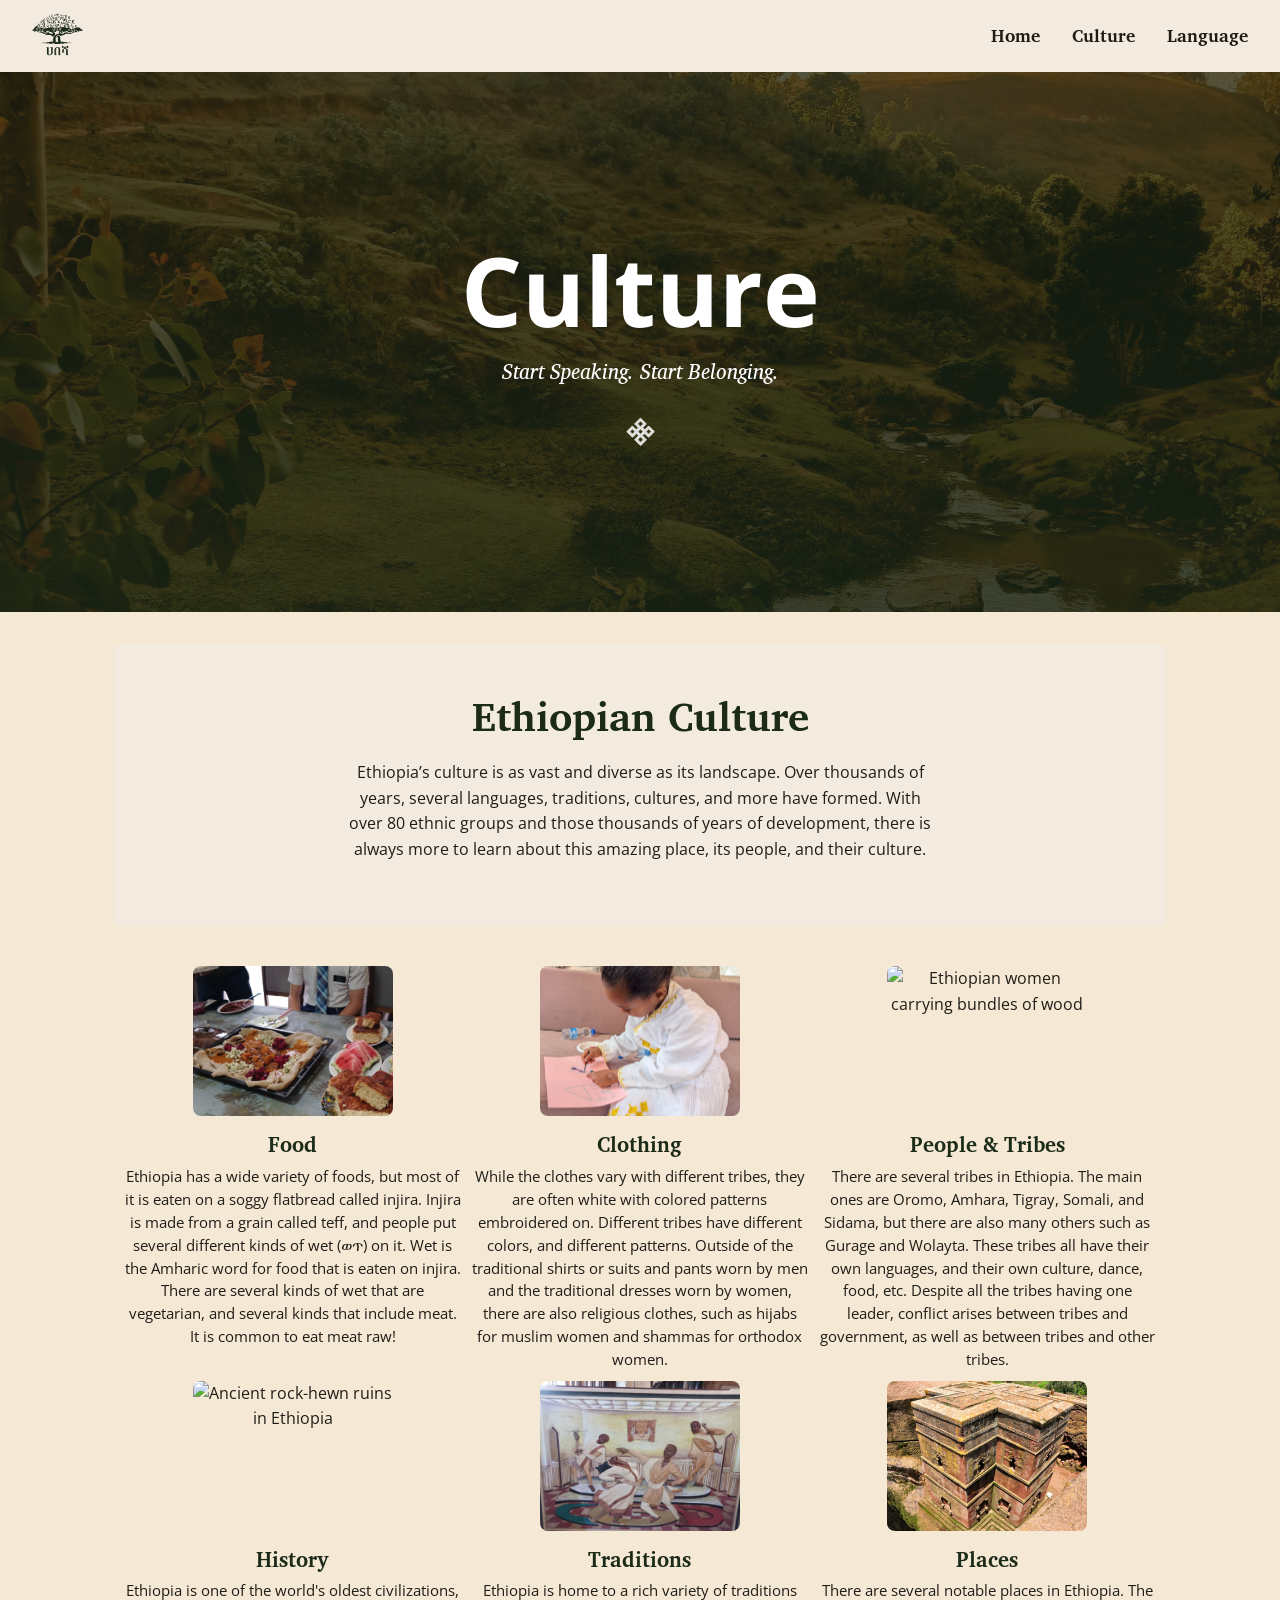
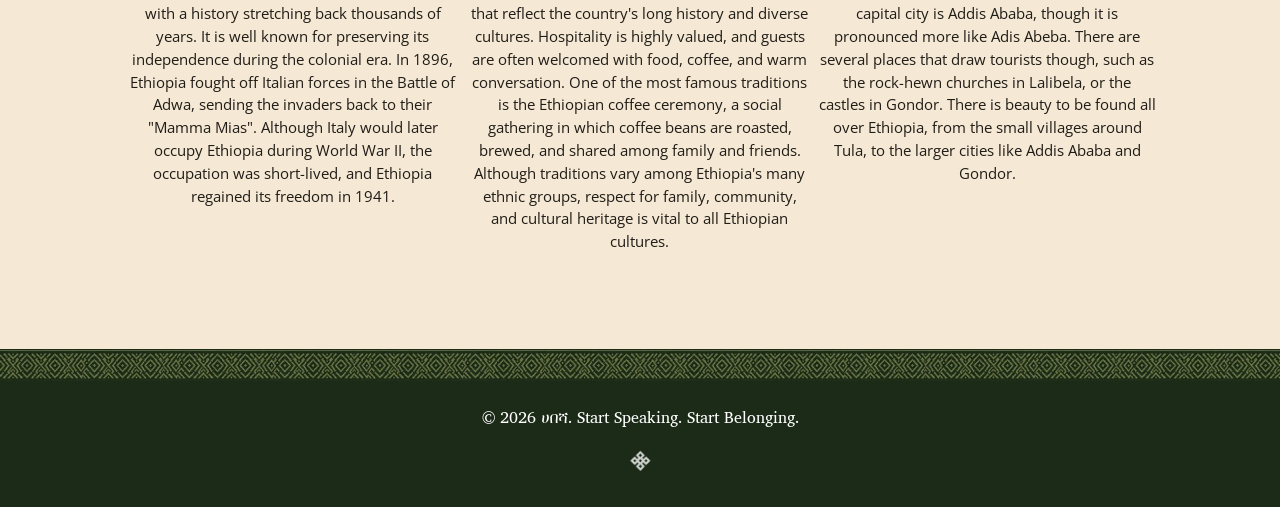
==== commit e97cde6b: "page1 final css" ====
--- a/page1.html
+++ b/page1.html
@@ -32,10 +32,16 @@
     margin-right: 10px;
     grid-template-columns: 1fr 1fr 1fr;
     gap: 10px;
+
+}
+#culture-grid img{
+    align-self: center;
 }
 .culture-block{
     display: flex;
     flex-direction: column;
+    align-items: center;
+    text-align: center;
 }
 .culture-block img{
     width: 200px;
@@ -51,7 +57,7 @@
 <header>
     <nav class="navbar">
         <div class="nav-brand">
-            <a href="index.html">Brand</a>
+            <a href="index.html"><img src="logo.png" alt="logo"></a>
         </div>
         <ul class="nav-links">
             <li><a href="index.html">Home</a></li>
@@ -128,4 +134,4 @@
     </footer>
 
     </body>
-</html>
+</html>
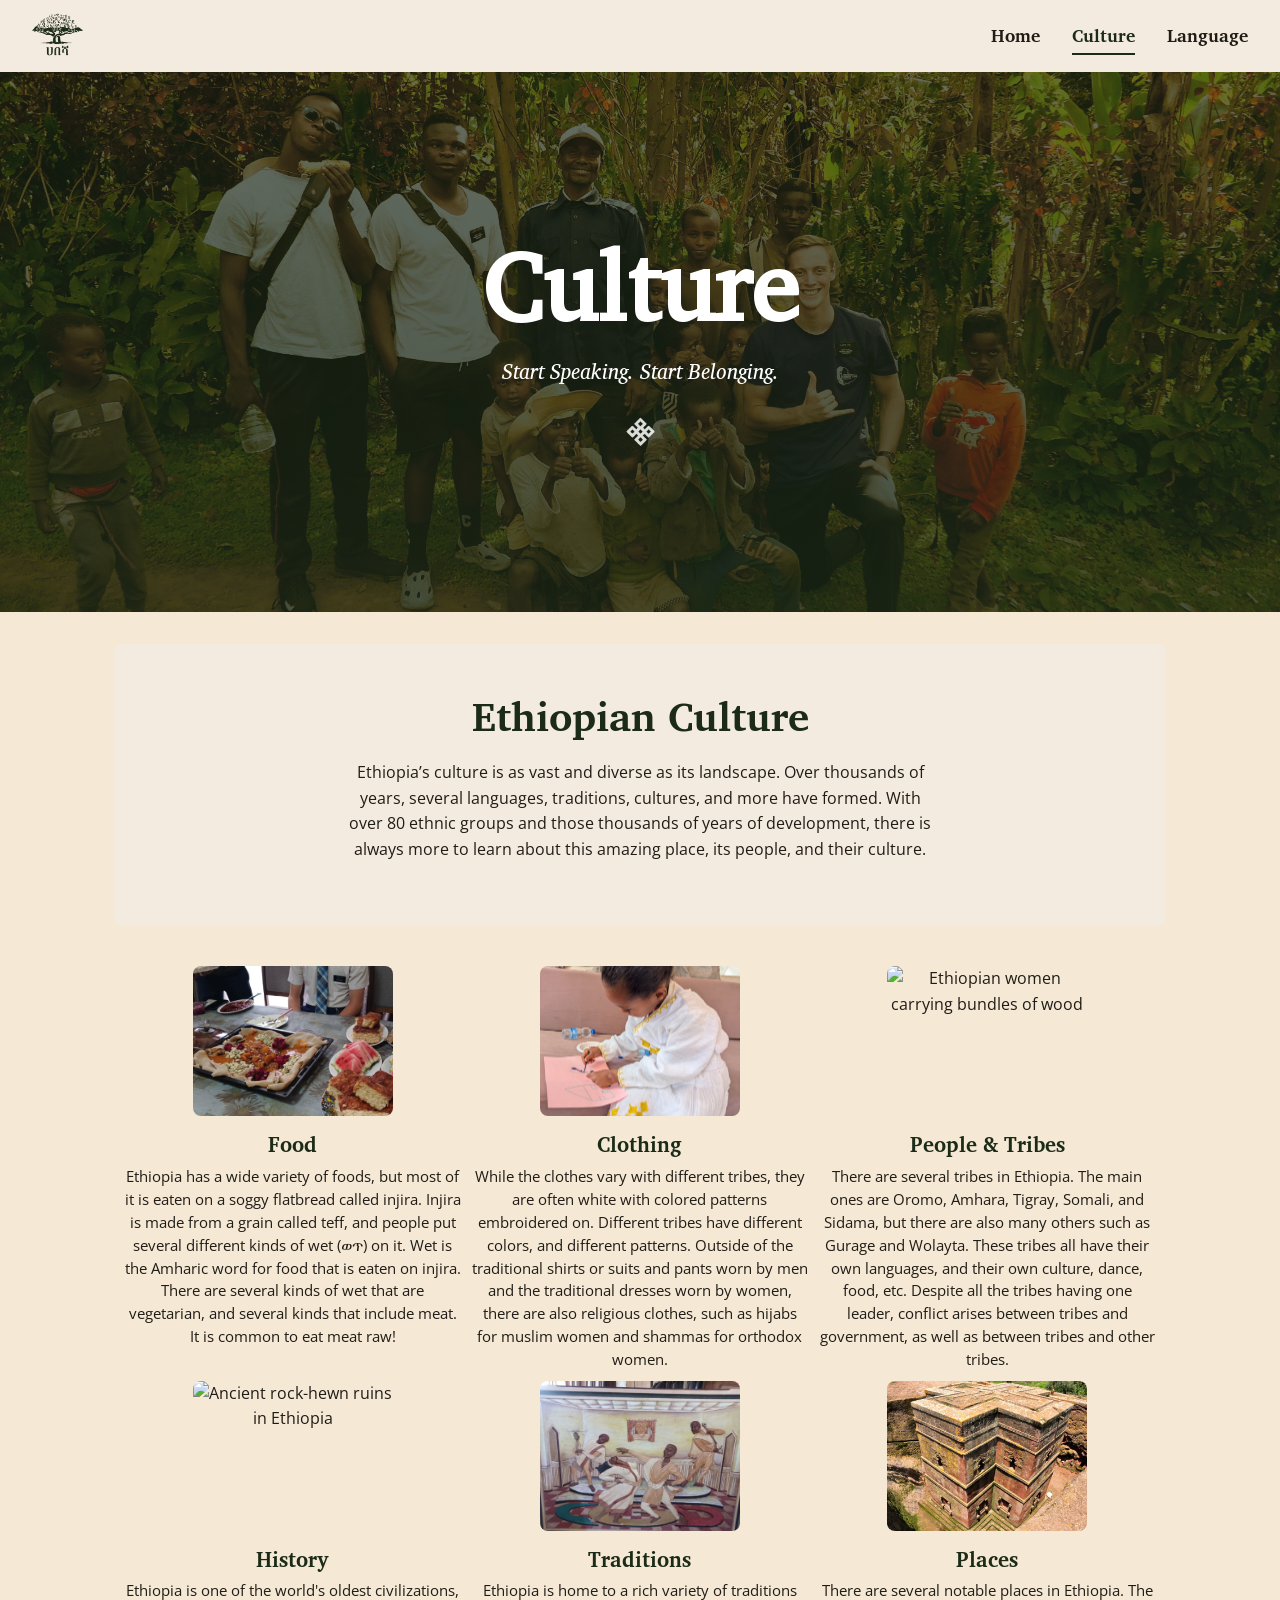
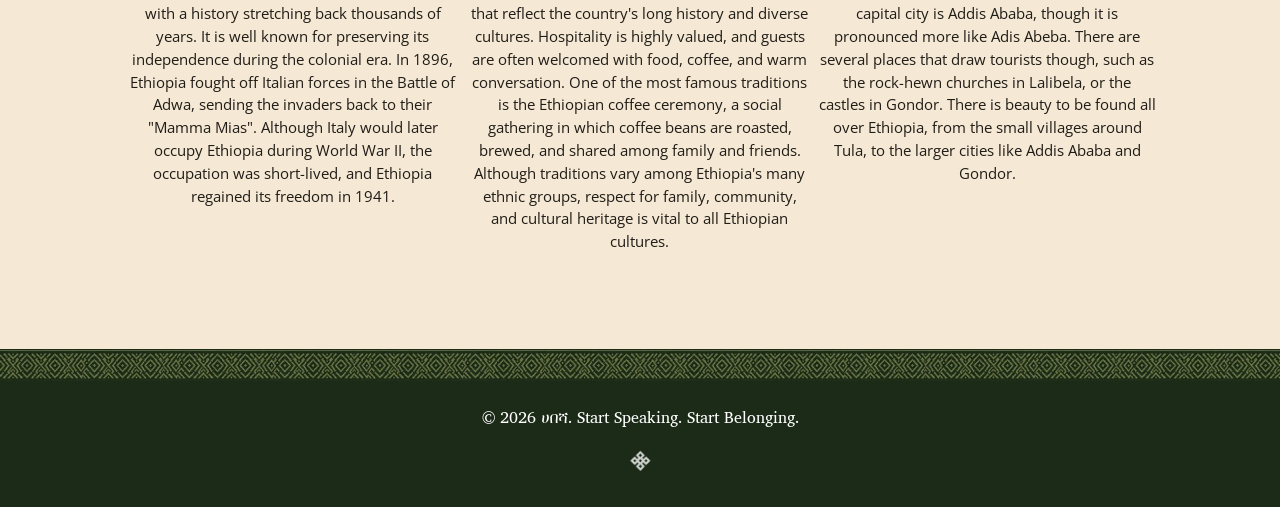
==== commit 682efbc0: "commiting" ====
--- a/page1.html
+++ b/page1.html
@@ -56,20 +56,20 @@
 <body id="culture-page">
 <header>
     <nav class="navbar">
-        <div class="nav-brand">
-            <a href="index.html"><img src="logo.png" alt="logo"></a>
-        </div>
+        <a href="index.html" class="nav-brand">
+            <img src="logo.png" alt="ሀበሻ logo">
+        </a>
         <ul class="nav-links">
             <li><a href="index.html">Home</a></li>
-            <li><a href="page1.html">Culture</a></li>
+            <li><a href="page1.html" aria-current="page">Culture</a></li>
             <li><a href="page2.html">Language</a></li>
         </ul>
-        </nav>
+    </nav>
 </header>
     
 
  <section class="hero">
-            <img src="hero-imgs/1.jpg" alt="Ethiopian countryside at sunset" class="hero-image">
+            <img src="hero-imgs/culture.jpg" alt="A group of people posing together outdoors in Ethiopia" class="hero-image">
             <div class="hero-content">
                 <h1 class="amharic">Culture</h1>
                 <p class="tagline">Start Speaking. Start Belonging.</p>
--- a/styles.css
+++ b/styles.css
@@ -1,4 +1,4 @@
-@import url('https://fonts.googleapis.com/css2?family=Gelasio:ital,wght@0,400;0,700;1,400&family=Open+Sans:ital,wght@0,400;0,600;0,700;1,400&family=Noto+Sans+Ethiopic:wght@400;600;700&display=swap');
+@import url('https://fonts.googleapis.com/css2?family=Abyssinica+SIL&family=Gelasio:ital,wght@0,400;0,700;1,400&family=Open+Sans:ital,wght@0,400;0,600;0,700;1,400&family=Noto+Sans+Ethiopic:wght@400;600;700&display=swap');
 
 
 :root {
@@ -209,8 +209,8 @@
 }
 
 .section-divider {
-    width: 1.5rem;
-    margin: 0.75rem auto 2.5rem;
+    width: min(90%, 20rem);
+    margin: 1rem auto 2.5rem;
 }
 
 .cards {
@@ -329,6 +329,31 @@
     background-color: var(--color-bg);
 }
 
+.fidel-table-wrapper {
+    overflow-x: auto;
+    margin-top: 1rem;
+}
+
+.fidel-table {
+    min-width: 640px;
+}
+
+.fidel-table th,
+.fidel-table td {
+    text-align: center;
+}
+
+.fidel-table tbody th {
+    background-color: var(--color-green);
+    color: var(--color-white);
+    font-family: var(--font-heading);
+    padding: 0.75rem 1.25rem;
+}
+
+.fidel-table td.amharic {
+    font-size: 1.4rem;
+}
+
 .page-outro {
     max-width: 70ch;
     margin: 0 auto;
@@ -387,27 +412,27 @@
         grid-template-columns: 1fr;
     }
 
-    table, thead, tbody, th, td, tr {
+    #amharictble table, #amharictble thead, #amharictble tbody, #amharictble th, #amharictble td, #amharictble tr {
         display: block;
     }
 
-    thead {
+    #amharictble thead {
         display: none;
     }
 
-    tbody tr {
+    #amharictble tbody tr {
         margin-bottom: 1rem;
         border-radius: 0.5rem;
         overflow: hidden;
     }
 
-    tbody td {
+    #amharictble tbody td {
         display: flex;
         justify-content: space-between;
         gap: 1rem;
     }
 
-    tbody td::before {
+    #amharictble tbody td::before {
         content: attr(data-label);
         font-weight: 700;
         color: var(--color-green);
